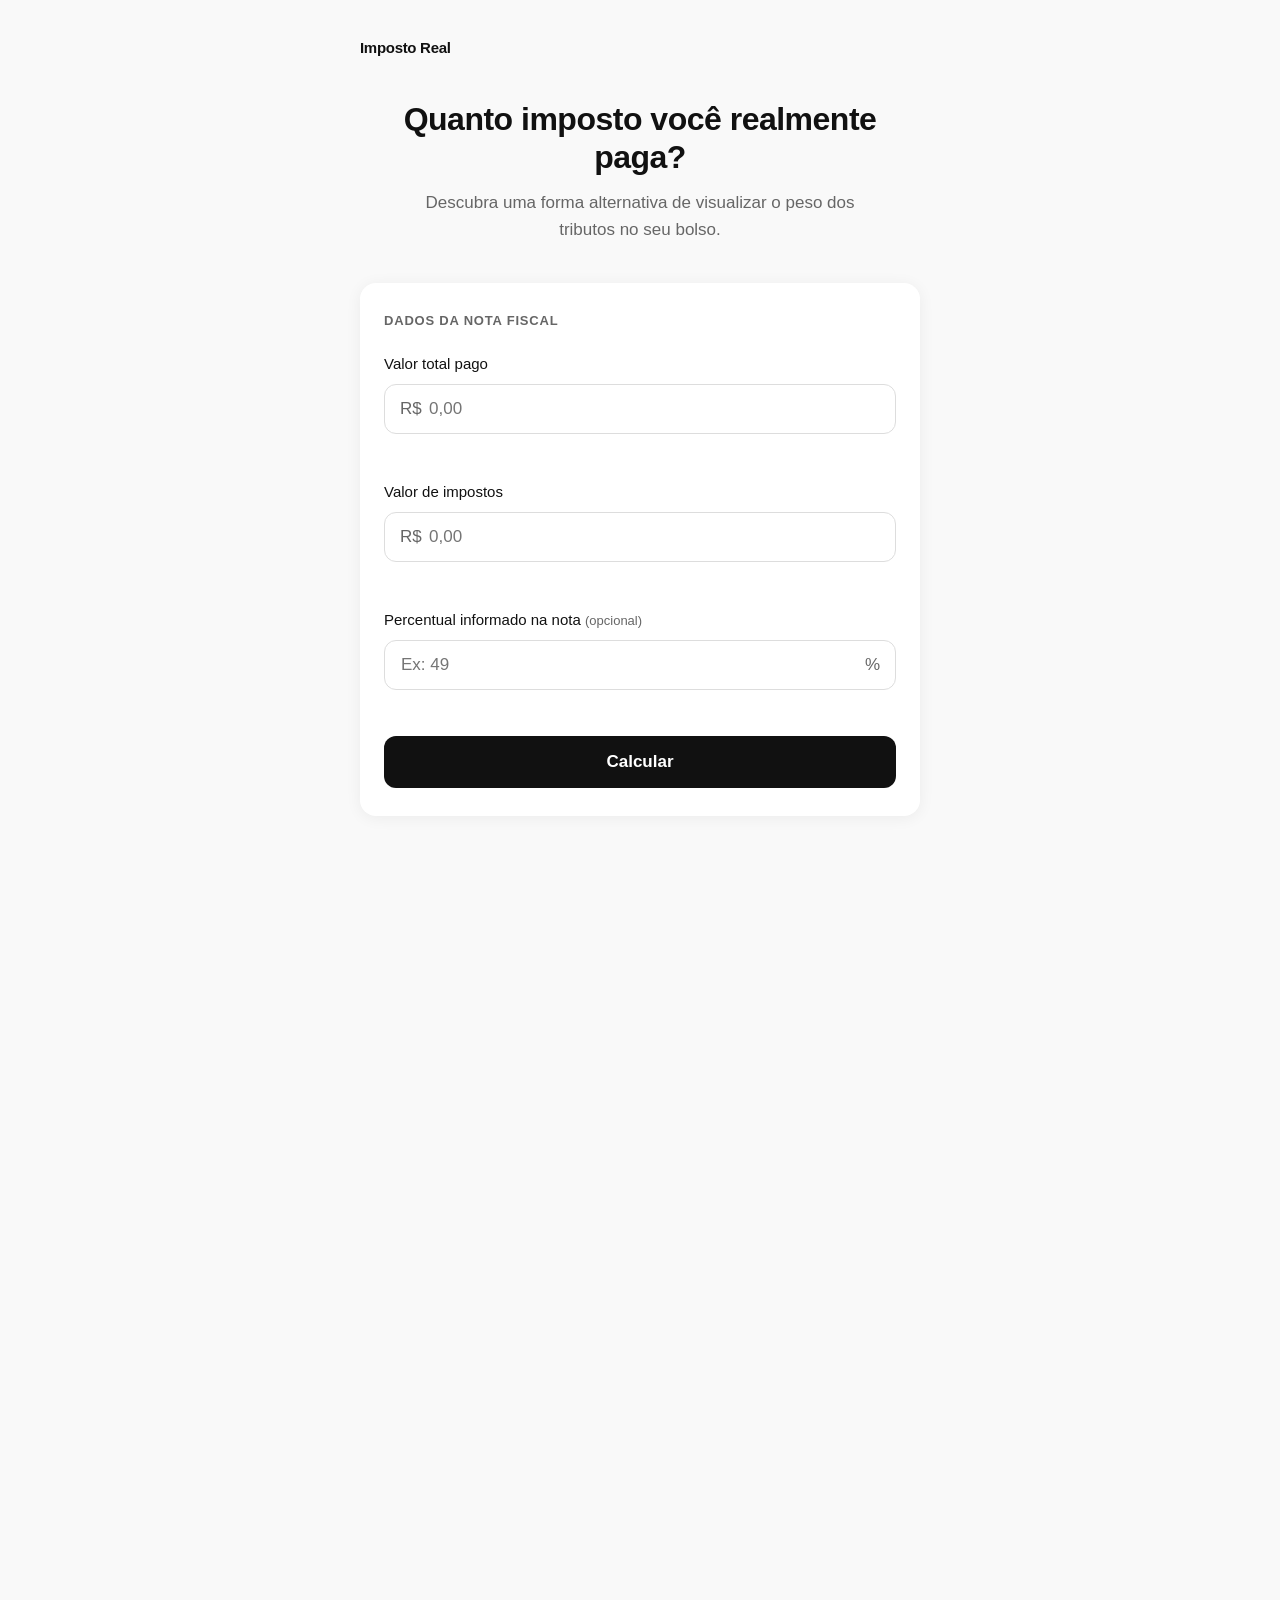
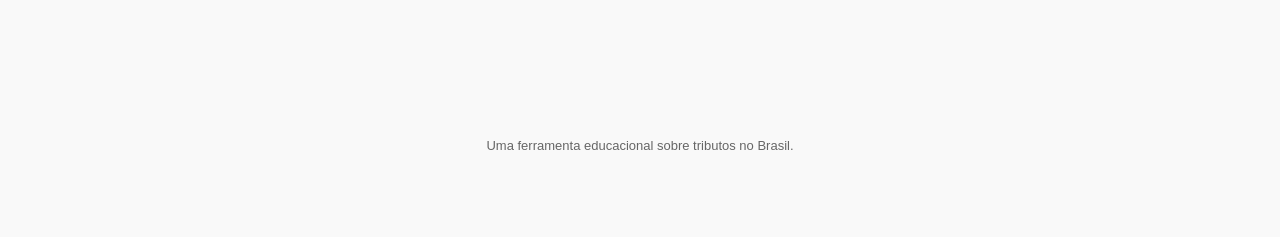
==== index.html @ ce128116 "initial commit" ====
<!DOCTYPE html>
<html lang="pt-BR">
<head>
  <meta charset="UTF-8">
  <meta name="viewport" content="width=device-width, initial-scale=1.0">
  <title>Quanto imposto você realmente paga? — Imposto Real</title>
  <meta name="description" content="Descubra uma forma alternativa de calcular o imposto que você paga. Veja o peso real dos tributos sob outra perspectiva.">
  <meta name="theme-color" content="#f9f9f9" media="(prefers-color-scheme: light)">
  <meta name="theme-color" content="#0b0b0b" media="(prefers-color-scheme: dark)">
  <style>
    *, *::before, *::after {
      box-sizing: border-box;
      margin: 0;
      padding: 0;
    }

    :root {
      --bg: #f9f9f9;
      --text: #111;
      --text-secondary: #666;
      --accent: #ff3b30;
      --card-bg: #fff;
      --card-shadow: 0 2px 16px rgba(0,0,0,0.06);
      --input-bg: #fff;
      --input-border: #ddd;
      --input-focus: #ff3b30;
      --bar-bg: #eee;
      --divider: #e5e5e5;
      --button-bg: #111;
      --button-text: #fff;
      --button-secondary-bg: transparent;
      --button-secondary-border: #ddd;
      --button-secondary-text: #111;
    }

    [data-theme="dark"] {
      --bg: #0b0b0b;
      --text: #f5f5f5;
      --text-secondary: #999;
      --accent: #ff453a;
      --card-bg: #1c1c1e;
      --card-shadow: 0 2px 16px rgba(0,0,0,0.3);
      --input-bg: #2c2c2e;
      --input-border: #3a3a3c;
      --input-focus: #ff453a;
      --bar-bg: #2c2c2e;
      --divider: #2c2c2e;
      --button-bg: #f5f5f5;
      --button-text: #111;
      --button-secondary-bg: transparent;
      --button-secondary-border: #3a3a3c;
      --button-secondary-text: #f5f5f5;
    }

    body {
      font-family: -apple-system, BlinkMacSystemFont, 'Segoe UI', Roboto, Helvetica, Arial, sans-serif;
      background: var(--bg);
      color: var(--text);
      line-height: 1.6;
      transition: background 0.3s ease, color 0.3s ease;
      -webkit-font-smoothing: antialiased;
      -moz-osx-font-smoothing: grayscale;
    }

    .container {
      max-width: 600px;
      margin: 0 auto;
      padding: 24px 20px 60px;
    }

    /* Header */
    header {
      display: flex;
      justify-content: space-between;
      align-items: center;
      margin-bottom: 40px;
      padding-top: 12px;
    }

    .logo {
      font-size: 15px;
      font-weight: 600;
      letter-spacing: -0.3px;
      color: var(--text);
    }


    /* Hero */
    .hero {
      text-align: center;
      margin-bottom: 40px;
    }

    .hero h1 {
      font-size: 32px;
      font-weight: 700;
      letter-spacing: -0.5px;
      line-height: 1.2;
      margin-bottom: 12px;
    }

    .hero p {
      font-size: 17px;
      color: var(--text-secondary);
      max-width: 440px;
      margin: 0 auto;
    }

    /* Card */
    .card {
      background: var(--card-bg);
      border-radius: 16px;
      box-shadow: var(--card-shadow);
      padding: 28px 24px;
      margin-bottom: 20px;
      transition: background 0.3s ease, box-shadow 0.3s ease;
    }

    .card-title {
      font-size: 13px;
      font-weight: 600;
      text-transform: uppercase;
      letter-spacing: 0.8px;
      color: var(--text-secondary);
      margin-bottom: 20px;
    }

    /* Form */
    .field {
      margin-bottom: 20px;
    }

    .field:last-child {
      margin-bottom: 0;
    }

    .field label {
      display: block;
      font-size: 15px;
      font-weight: 500;
      margin-bottom: 8px;
      color: var(--text);
    }

    .field label .optional {
      font-weight: 400;
      color: var(--text-secondary);
      font-size: 13px;
    }

    .input-wrapper {
      position: relative;
    }

    .input-prefix {
      position: absolute;
      left: 16px;
      top: 50%;
      transform: translateY(-50%);
      font-size: 17px;
      color: var(--text-secondary);
      pointer-events: none;
      font-weight: 500;
    }

    .input-suffix {
      position: absolute;
      right: 16px;
      top: 50%;
      transform: translateY(-50%);
      font-size: 17px;
      color: var(--text-secondary);
      pointer-events: none;
      font-weight: 500;
    }

    input[type="text"] {
      width: 100%;
      padding: 14px 16px;
      font-size: 17px;
      font-family: inherit;
      border: 1.5px solid var(--input-border);
      border-radius: 12px;
      background: var(--input-bg);
      color: var(--text);
      transition: border-color 0.2s ease, box-shadow 0.2s ease;
      -webkit-appearance: none;
    }

    input[type="text"]:focus {
      outline: none;
      border-color: var(--input-focus);
      box-shadow: 0 0 0 3px rgba(255, 59, 48, 0.12);
    }

    input.has-prefix {
      padding-left: 44px;
    }

    input.has-suffix {
      padding-right: 36px;
    }

    .field-error {
      font-size: 13px;
      color: var(--accent);
      margin-top: 6px;
      min-height: 20px;
      transition: opacity 0.2s ease;
    }

    input.invalid {
      border-color: var(--accent);
    }

    /* Buttons */
    .btn {
      display: inline-flex;
      align-items: center;
      justify-content: center;
      gap: 8px;
      width: 100%;
      padding: 16px 24px;
      font-size: 17px;
      font-weight: 600;
      font-family: inherit;
      border: none;
      border-radius: 12px;
      cursor: pointer;
      transition: transform 0.15s ease, opacity 0.15s ease, background 0.2s ease;
      -webkit-appearance: none;
    }

    .btn:active {
      transform: scale(0.98);
    }

    .btn-primary {
      background: var(--button-bg);
      color: var(--button-text);
    }

    .btn-primary:hover {
      opacity: 0.85;
    }

    .btn-secondary {
      background: var(--button-secondary-bg);
      color: var(--button-secondary-text);
      border: 1.5px solid var(--button-secondary-border);
      font-size: 15px;
      padding: 12px 20px;
    }

    .btn-secondary:hover {
      opacity: 0.7;
    }

    .btn-row {
      display: flex;
      gap: 10px;
      margin-top: 16px;
    }

    .btn-row .btn {
      flex: 1;
    }

    /* Results */
    .results {
      opacity: 0;
      transform: translateY(12px);
      transition: opacity 0.5s ease, transform 0.5s ease;
      pointer-events: none;
    }

    .results.visible {
      opacity: 1;
      transform: translateY(0);
      pointer-events: auto;
    }

    .result-value {
      text-align: center;
      padding: 8px 0;
    }

    .result-label {
      font-size: 13px;
      color: var(--text-secondary);
      text-transform: uppercase;
      letter-spacing: 0.6px;
      font-weight: 600;
      margin-bottom: 4px;
    }

    .result-number {
      font-size: 48px;
      font-weight: 700;
      letter-spacing: -2px;
      line-height: 1.1;
    }

    .result-number.accent {
      color: var(--accent);
    }

    .result-sub {
      font-size: 15px;
      color: var(--text-secondary);
      margin-top: 4px;
    }

    .result-divider {
      height: 1px;
      background: var(--divider);
      margin: 20px 0;
    }

    /* Comparison bars */
    .comparison {
      margin-top: 8px;
    }

    .comparison-item {
      margin-bottom: 20px;
    }

    .comparison-item:last-child {
      margin-bottom: 0;
    }

    .comparison-header {
      display: flex;
      justify-content: space-between;
      align-items: baseline;
      margin-bottom: 8px;
    }

    .comparison-label {
      font-size: 14px;
      color: var(--text-secondary);
      font-weight: 500;
    }

    .comparison-value {
      font-size: 20px;
      font-weight: 700;
      letter-spacing: -0.5px;
    }

    .comparison-value.accent {
      color: var(--accent);
      font-size: 24px;
    }

    .bar-track {
      width: 100%;
      height: 12px;
      background: var(--bar-bg);
      border-radius: 6px;
      overflow: hidden;
    }

    .bar-fill {
      height: 100%;
      border-radius: 6px;
      transition: width 1s cubic-bezier(0.22, 1, 0.36, 1);
      width: 0;
    }

    .bar-fill.nota {
      background: var(--text-secondary);
    }

    .bar-fill.real {
      background: var(--accent);
    }

    /* Explanation */
    .explanation {
      font-size: 15px;
      line-height: 1.7;
      color: var(--text-secondary);
    }

    .explanation p {
      margin-bottom: 12px;
    }

    .explanation p:last-child {
      margin-bottom: 0;
    }

    /* Share section */
    .share-section {
      text-align: center;
    }

    .share-section .card-title {
      text-align: center;
    }

    /* Canvas preview */
    .canvas-preview {
      display: none;
      margin-top: 16px;
      text-align: center;
    }

    .canvas-preview img {
      max-width: 100%;
      border-radius: 12px;
      box-shadow: var(--card-shadow);
    }

    /* Footer */
    footer {
      text-align: center;
      padding: 40px 0 20px;
      font-size: 13px;
      color: var(--text-secondary);
    }

    footer a {
      color: var(--text-secondary);
      text-decoration: underline;
      text-decoration-color: var(--divider);
      text-underline-offset: 2px;
    }

    /* Feedback toast */
    .toast {
      position: fixed;
      bottom: 32px;
      left: 50%;
      transform: translateX(-50%) translateY(80px);
      background: var(--button-bg);
      color: var(--button-text);
      padding: 12px 24px;
      border-radius: 12px;
      font-size: 15px;
      font-weight: 500;
      box-shadow: 0 4px 24px rgba(0,0,0,0.15);
      opacity: 0;
      transition: transform 0.3s ease, opacity 0.3s ease;
      z-index: 100;
      pointer-events: none;
    }

    .toast.show {
      opacity: 1;
      transform: translateX(-50%) translateY(0);
    }

    /* Animations */
    @keyframes fadeInUp {
      from { opacity: 0; transform: translateY(16px); }
      to { opacity: 1; transform: translateY(0); }
    }

    .fade-in {
      animation: fadeInUp 0.5s ease forwards;
    }

    /* Focus visible */
    :focus-visible {
      outline: 2px solid var(--accent);
      outline-offset: 2px;
    }

    /* Responsive */
    @media (max-width: 480px) {
      .container {
        padding: 16px 16px 48px;
      }

      .hero h1 {
        font-size: 26px;
      }

      .hero p {
        font-size: 15px;
      }

      .card {
        padding: 24px 20px;
        border-radius: 14px;
      }

      .result-number {
        font-size: 40px;
      }
    }
  </style>
</head>
<body>
  <div class="container">
    <header>
      <span class="logo">Imposto Real</span>
    </header>

    <section class="hero fade-in">
      <h1>Quanto imposto você realmente paga?</h1>
      <p>Descubra uma forma alternativa de visualizar o peso dos tributos no seu bolso.</p>
    </section>

    <!-- Input Card -->
    <div class="card fade-in" style="animation-delay: 0.1s">
      <div class="card-title">Dados da nota fiscal</div>
      <form id="taxForm" novalidate>
        <div class="field">
          <label for="totalInput">Valor total pago</label>
          <div class="input-wrapper">
            <span class="input-prefix">R$</span>
            <input type="text" id="totalInput" class="has-prefix" inputmode="decimal" placeholder="0,00" autocomplete="off" aria-required="true">
          </div>
          <div class="field-error" id="totalError" role="alert"></div>
        </div>
        <div class="field">
          <label for="taxInput">Valor de impostos</label>
          <div class="input-wrapper">
            <span class="input-prefix">R$</span>
            <input type="text" id="taxInput" class="has-prefix" inputmode="decimal" placeholder="0,00" autocomplete="off" aria-required="true">
          </div>
          <div class="field-error" id="taxError" role="alert"></div>
        </div>
        <div class="field">
          <label for="notePercInput">Percentual informado na nota <span class="optional">(opcional)</span></label>
          <div class="input-wrapper">
            <input type="text" id="notePercInput" class="has-suffix" inputmode="decimal" placeholder="Ex: 49" autocomplete="off">
            <span class="input-suffix">%</span>
          </div>
          <div class="field-error" id="notePercError" role="alert"></div>
        </div>
        <button type="submit" class="btn btn-primary" id="calcBtn">Calcular</button>
      </form>
    </div>

    <!-- Results -->
    <div class="results" id="results">
      <!-- Main result -->
      <div class="card">
        <div class="card-title">Resultado</div>
        <div class="result-value">
          <div class="result-label">Valor real do produto (sem impostos)</div>
          <div class="result-number" id="realValue">—</div>
        </div>
        <div class="result-divider"></div>
        <div class="comparison">
          <div class="comparison-item">
            <div class="comparison-header">
              <span class="comparison-label">Nota fiscal</span>
              <span class="comparison-value" id="notePercResult">—</span>
            </div>
            <div class="bar-track">
              <div class="bar-fill nota" id="barNota"></div>
            </div>
          </div>
          <div class="comparison-item">
            <div class="comparison-header">
              <span class="comparison-label">Cálculo alternativo</span>
              <span class="comparison-value accent" id="realPercResult">—</span>
            </div>
            <div class="bar-track">
              <div class="bar-fill real" id="barReal"></div>
            </div>
          </div>
        </div>
      </div>

      <!-- Explanation -->
      <div class="card">
        <div class="card-title">Entenda</div>
        <div class="explanation">
          <p>Quando você compra um produto, o imposto já está incluído no preço final.</p>
          <p>A nota fiscal mostra o imposto como porcentagem desse valor total.</p>
          <p>Mas se removermos os impostos, conseguimos ver quanto o produto realmente custa sem tributos.</p>
          <p>Ao comparar o imposto com esse valor, o percentual é muito maior.</p>
          <p><strong>Essa é uma forma alternativa de entender o impacto dos tributos.</strong></p>
        </div>
      </div>

      <!-- Share -->
      <div class="card share-section">
        <div class="card-title">Compartilhar</div>
        <div class="btn-row">
          <button type="button" class="btn btn-secondary" id="copyLinkBtn" aria-label="Copiar link de compartilhamento">
            <svg width="18" height="18" viewBox="0 0 24 24" fill="none" stroke="currentColor" stroke-width="2" stroke-linecap="round" stroke-linejoin="round"><path d="M10 13a5 5 0 0 0 7.54.54l3-3a5 5 0 0 0-7.07-7.07l-1.72 1.71"/><path d="M14 11a5 5 0 0 0-7.54-.54l-3 3a5 5 0 0 0 7.07 7.07l1.71-1.71"/></svg>
            Copiar link
          </button>
          <button type="button" class="btn btn-secondary" id="shareImageBtn" aria-label="Gerar e copiar imagem">
            <svg width="18" height="18" viewBox="0 0 24 24" fill="none" stroke="currentColor" stroke-width="2" stroke-linecap="round" stroke-linejoin="round"><rect x="3" y="3" width="18" height="18" rx="2" ry="2"/><circle cx="8.5" cy="8.5" r="1.5"/><polyline points="21 15 16 10 5 21"/></svg>
            Gerar imagem
          </button>
        </div>
        <div class="canvas-preview" id="canvasPreview">
          <img id="previewImg" alt="Imagem de compartilhamento do resultado">
          <div class="btn-row" style="margin-top:12px">
            <button type="button" class="btn btn-secondary" id="copyImageBtn">Copiar imagem</button>
            <button type="button" class="btn btn-secondary" id="downloadImageBtn">Baixar PNG</button>
          </div>
        </div>
      </div>
    </div>

    <footer>
      <p>Uma ferramenta educacional sobre tributos no Brasil.</p>
    </footer>
  </div>

  <!-- Toast -->
  <div class="toast" id="toast" role="status" aria-live="polite"></div>

  <!-- Off-screen canvas -->
  <canvas id="shareCanvas" width="1080" height="1080" style="display:none" aria-hidden="true"></canvas>

  <script>
    (function () {
      'use strict';

      // ─── Theme ───
      const root = document.documentElement;

      function applyTheme(theme) {
        root.setAttribute('data-theme', theme);
      }

      applyTheme(window.matchMedia('(prefers-color-scheme: dark)').matches ? 'dark' : 'light');

      window.matchMedia('(prefers-color-scheme: dark)').addEventListener('change', function (e) {
        applyTheme(e.matches ? 'dark' : 'light');
      });

      // ─── Currency mask ───
      function parseCurrency(str) {
        if (!str) return 0;
        var cleaned = str.replace(/[^\d,]/g, '').replace(',', '.');
        return parseFloat(cleaned) || 0;
      }

      function formatCurrency(value) {
        return value.toLocaleString('pt-BR', { minimumFractionDigits: 2, maximumFractionDigits: 2 });
      }

      function applyCurrencyMask(input) {
        input.addEventListener('input', function () {
          var raw = input.value.replace(/\D/g, '');
          if (!raw) { input.value = ''; return; }
          var num = parseInt(raw, 10) / 100;
          input.value = formatCurrency(num);
        });
      }

      function applyPercentMask(input) {
        input.addEventListener('input', function () {
          var raw = input.value.replace(/[^\d,\.]/g, '');
          input.value = raw;
        });
      }

      var totalInput = document.getElementById('totalInput');
      var taxInput = document.getElementById('taxInput');
      var notePercInput = document.getElementById('notePercInput');

      applyCurrencyMask(totalInput);
      applyCurrencyMask(taxInput);
      applyPercentMask(notePercInput);

      // ─── Validation ───
      function validate() {
        var valid = true;
        var totalVal = parseCurrency(totalInput.value);
        var taxVal = parseCurrency(taxInput.value);
        var notePercVal = notePercInput.value.replace(',', '.');
        notePercVal = notePercVal ? parseFloat(notePercVal) : null;

        var totalError = document.getElementById('totalError');
        var taxError = document.getElementById('taxError');
        var notePercError = document.getElementById('notePercError');

        // Reset
        totalInput.classList.remove('invalid');
        taxInput.classList.remove('invalid');
        notePercInput.classList.remove('invalid');
        totalError.textContent = '';
        taxError.textContent = '';
        notePercError.textContent = '';

        if (!totalInput.value || totalVal <= 0) {
          totalInput.classList.add('invalid');
          totalError.textContent = 'Informe o valor total pago.';
          valid = false;
        }

        if (!taxInput.value || taxVal <= 0) {
          taxInput.classList.add('invalid');
          taxError.textContent = 'Informe o valor dos impostos.';
          valid = false;
        }

        if (valid && taxVal >= totalVal) {
          taxInput.classList.add('invalid');
          taxError.textContent = 'O imposto deve ser menor que o valor total.';
          valid = false;
        }

        if (notePercVal !== null && (notePercVal < 0 || notePercVal > 100)) {
          notePercInput.classList.add('invalid');
          notePercError.textContent = 'Informe um percentual entre 0 e 100.';
          valid = false;
        }

        return valid ? { total: totalVal, tax: taxVal, notePerc: notePercVal } : null;
      }

      // ─── Animate count ───
      function animateCount(el, target, prefix, suffix, duration) {
        prefix = prefix || '';
        suffix = suffix || '';
        duration = duration || 800;
        var start = 0;
        var startTime = null;

        function step(ts) {
          if (!startTime) startTime = ts;
          var progress = Math.min((ts - startTime) / duration, 1);
          var eased = 1 - Math.pow(1 - progress, 3);
          var current = start + (target - eased * (start - target) + eased * target - start);
          current = eased * target;

          if (prefix === 'R$ ') {
            el.textContent = prefix + formatCurrency(current);
          } else {
            el.textContent = prefix + current.toFixed(1).replace('.', ',') + suffix;
          }

          if (progress < 1) {
            requestAnimationFrame(step);
          } else {
            if (prefix === 'R$ ') {
              el.textContent = prefix + formatCurrency(target);
            } else {
              el.textContent = prefix + target.toFixed(1).replace('.', ',') + suffix;
            }
          }
        }

        requestAnimationFrame(step);
      }

      // ─── Calculate ───
      var resultsEl = document.getElementById('results');
      var lastResult = null;

      function calculate(data) {
        var realValue = data.total - data.tax;
        var realPerc = (data.tax / realValue) * 100;
        var notePerc = data.notePerc !== null ? data.notePerc : (data.tax / data.total) * 100;

        lastResult = {
          total: data.total,
          tax: data.tax,
          realValue: realValue,
          realPerc: realPerc,
          notePerc: notePerc
        };

        // Show results
        resultsEl.classList.add('visible');

        // Animate numbers
        var realValueEl = document.getElementById('realValue');
        var notePercResultEl = document.getElementById('notePercResult');
        var realPercResultEl = document.getElementById('realPercResult');

        animateCount(realValueEl, realValue, 'R$ ', '', 900);
        animateCount(notePercResultEl, notePerc, '', '%', 700);
        animateCount(realPercResultEl, realPerc, '', '%', 1000);

        // Animate bars
        var barMax = Math.max(realPerc, 100);
        var barNota = document.getElementById('barNota');
        var barReal = document.getElementById('barReal');

        // Reset bars
        barNota.style.width = '0';
        barReal.style.width = '0';

        requestAnimationFrame(function () {
          requestAnimationFrame(function () {
            barNota.style.width = Math.min((notePerc / barMax) * 100, 100) + '%';
            barReal.style.width = Math.min((realPerc / barMax) * 100, 100) + '%';
          });
        });

        // Update URL
        updateURL(data.total, data.tax);

        // Scroll to results
        setTimeout(function () {
          resultsEl.scrollIntoView({ behavior: 'smooth', block: 'start' });
        }, 100);
      }

      // ─── Form submit ───
      document.getElementById('taxForm').addEventListener('submit', function (e) {
        e.preventDefault();
        var data = validate();
        if (data) calculate(data);
      });

      // ─── URL params ───
      function updateURL(total, tax) {
        var params = new URLSearchParams();
        params.set('total', total.toString());
        params.set('tax', tax.toString());
        var newURL = window.location.pathname + '?' + params.toString();
        history.replaceState(null, '', newURL);
      }

      function loadFromURL() {
        var params = new URLSearchParams(window.location.search);
        var total = parseFloat(params.get('total'));
        var tax = parseFloat(params.get('tax'));

        if (total > 0 && tax > 0 && tax < total) {
          totalInput.value = formatCurrency(total);
          taxInput.value = formatCurrency(tax);

          setTimeout(function () {
            calculate({ total: total, tax: tax, notePerc: null });
          }, 300);
        }
      }

      loadFromURL();

      // ─── Toast ───
      var toastEl = document.getElementById('toast');
      var toastTimer = null;

      function showToast(msg) {
        toastEl.textContent = msg;
        toastEl.classList.add('show');
        if (toastTimer) clearTimeout(toastTimer);
        toastTimer = setTimeout(function () {
          toastEl.classList.remove('show');
        }, 2200);
      }

      // ─── Copy link ───
      document.getElementById('copyLinkBtn').addEventListener('click', function () {
        if (!lastResult) return;
        var url = window.location.href;
        navigator.clipboard.writeText(url).then(function () {
          showToast('Link copiado!');
        }).catch(function () {
          showToast('Não foi possível copiar.');
        });
      });

      // ─── Generate image ───
      function generateImage() {
        if (!lastResult) return null;

        var canvas = document.getElementById('shareCanvas');
        var ctx = canvas.getContext('2d');
        var w = canvas.width;
        var h = canvas.height;
        var isDark = root.getAttribute('data-theme') === 'dark';

        // Background
        ctx.fillStyle = isDark ? '#0b0b0b' : '#f9f9f9';
        ctx.fillRect(0, 0, w, h);

        // Card
        var cardX = 60, cardY = 80, cardW = w - 120, cardH = h - 160;
        var radius = 32;
        ctx.fillStyle = isDark ? '#1c1c1e' : '#ffffff';
        ctx.beginPath();
        ctx.moveTo(cardX + radius, cardY);
        ctx.lineTo(cardX + cardW - radius, cardY);
        ctx.quadraticCurveTo(cardX + cardW, cardY, cardX + cardW, cardY + radius);
        ctx.lineTo(cardX + cardW, cardY + cardH - radius);
        ctx.quadraticCurveTo(cardX + cardW, cardY + cardH, cardX + cardW - radius, cardY + cardH);
        ctx.lineTo(cardX + radius, cardY + cardH);
        ctx.quadraticCurveTo(cardX, cardY + cardH, cardX, cardY + cardH - radius);
        ctx.lineTo(cardX, cardY + radius);
        ctx.quadraticCurveTo(cardX, cardY, cardX + radius, cardY);
        ctx.closePath();
        ctx.fill();

        if (!isDark) {
          ctx.shadowColor = 'rgba(0,0,0,0.06)';
          ctx.shadowBlur = 32;
          ctx.fill();
          ctx.shadowColor = 'transparent';
        }

        var cx = w / 2;

        // Title
        ctx.fillStyle = isDark ? '#f5f5f5' : '#111';
        ctx.font = '700 42px -apple-system, BlinkMacSystemFont, "Segoe UI", Roboto, sans-serif';
        ctx.textAlign = 'center';
        ctx.fillText('Quanto imposto você', cx, cardY + 100);
        ctx.fillText('realmente paga?', cx, cardY + 152);

        // Divider
        ctx.strokeStyle = isDark ? '#2c2c2e' : '#e5e5e5';
        ctx.lineWidth = 1;
        ctx.beginPath();
        ctx.moveTo(cardX + 60, cardY + 200);
        ctx.lineTo(cardX + cardW - 60, cardY + 200);
        ctx.stroke();

        // Nota fiscal percentage
        ctx.fillStyle = isDark ? '#999' : '#666';
        ctx.font = '600 24px -apple-system, BlinkMacSystemFont, "Segoe UI", Roboto, sans-serif';
        ctx.fillText('NOTA FISCAL', cx, cardY + 270);

        ctx.fillStyle = isDark ? '#f5f5f5' : '#111';
        ctx.font = '700 80px -apple-system, BlinkMacSystemFont, "Segoe UI", Roboto, sans-serif';
        ctx.fillText(lastResult.notePerc.toFixed(1).replace('.', ',') + '%', cx, cardY + 370);

        // Bar nota
        var barY1 = cardY + 400;
        var barW = cardW - 160;
        var barH = 20;
        var barX = cardX + 80;
        var barMax = Math.max(lastResult.realPerc, 100);

        ctx.fillStyle = isDark ? '#2c2c2e' : '#eee';
        roundRect(ctx, barX, barY1, barW, barH, 10);
        ctx.fill();

        ctx.fillStyle = isDark ? '#999' : '#666';
        roundRect(ctx, barX, barY1, barW * Math.min(lastResult.notePerc / barMax, 1), barH, 10);
        ctx.fill();

        // VS divider
        ctx.fillStyle = isDark ? '#999' : '#666';
        ctx.font = '600 28px -apple-system, BlinkMacSystemFont, "Segoe UI", Roboto, sans-serif';
        ctx.fillText('VS', cx, barY1 + 72);

        // Real percentage
        ctx.fillStyle = isDark ? '#999' : '#666';
        ctx.font = '600 24px -apple-system, BlinkMacSystemFont, "Segoe UI", Roboto, sans-serif';
        ctx.fillText('CÁLCULO ALTERNATIVO', cx, barY1 + 130);

        var accent = isDark ? '#ff453a' : '#ff3b30';
        ctx.fillStyle = accent;
        ctx.font = '700 100px -apple-system, BlinkMacSystemFont, "Segoe UI", Roboto, sans-serif';
        ctx.fillText(lastResult.realPerc.toFixed(1).replace('.', ',') + '%', cx, barY1 + 250);

        // Bar real
        var barY2 = barY1 + 275;
        ctx.fillStyle = isDark ? '#2c2c2e' : '#eee';
        roundRect(ctx, barX, barY2, barW, barH, 10);
        ctx.fill();

        ctx.fillStyle = accent;
        roundRect(ctx, barX, barY2, barW * Math.min(lastResult.realPerc / barMax, 1), barH, 10);
        ctx.fill();

        // Footer
        ctx.fillStyle = isDark ? '#666' : '#999';
        ctx.font = '500 22px -apple-system, BlinkMacSystemFont, "Segoe UI", Roboto, sans-serif';
        ctx.fillText('Imposto Real — Uma forma alternativa de visualizar tributos', cx, cardY + cardH - 40);

        return canvas;
      }

      function roundRect(ctx, x, y, w, h, r) {
        ctx.beginPath();
        ctx.moveTo(x + r, y);
        ctx.lineTo(x + w - r, y);
        ctx.quadraticCurveTo(x + w, y, x + w, y + r);
        ctx.lineTo(x + w, y + h - r);
        ctx.quadraticCurveTo(x + w, y + h, x + w - r, y + h);
        ctx.lineTo(x + r, y + h);
        ctx.quadraticCurveTo(x, y + h, x, y + h - r);
        ctx.lineTo(x, y + r);
        ctx.quadraticCurveTo(x, y, x + r, y);
        ctx.closePath();
      }

      // ─── Share image button ───
      var canvasPreview = document.getElementById('canvasPreview');
      var previewImg = document.getElementById('previewImg');

      document.getElementById('shareImageBtn').addEventListener('click', function () {
        var canvas = generateImage();
        if (!canvas) return;
        var dataURL = canvas.toDataURL('image/png');
        previewImg.src = dataURL;
        canvasPreview.style.display = 'block';
        showToast('Imagem gerada!');
      });

      // ─── Copy image ───
      document.getElementById('copyImageBtn').addEventListener('click', function () {
        var canvas = document.getElementById('shareCanvas');
        canvas.toBlob(function (blob) {
          if (!blob) { showToast('Erro ao gerar imagem.'); return; }
          try {
            var item = new ClipboardItem({ 'image/png': blob });
            navigator.clipboard.write([item]).then(function () {
              showToast('Imagem copiada!');
            }).catch(function () {
              showToast('Não foi possível copiar. Use o botão Baixar.');
            });
          } catch (e) {
            showToast('Seu navegador não suporta copiar imagens. Use o botão Baixar.');
          }
        }, 'image/png');
      });

      // ─── Download image ───
      document.getElementById('downloadImageBtn').addEventListener('click', function () {
        var canvas = document.getElementById('shareCanvas');
        var link = document.createElement('a');
        link.download = 'imposto-real.png';
        link.href = canvas.toDataURL('image/png');
        link.click();
        showToast('Imagem baixada!');
      });

    })();
  </script>
</body>
</html>
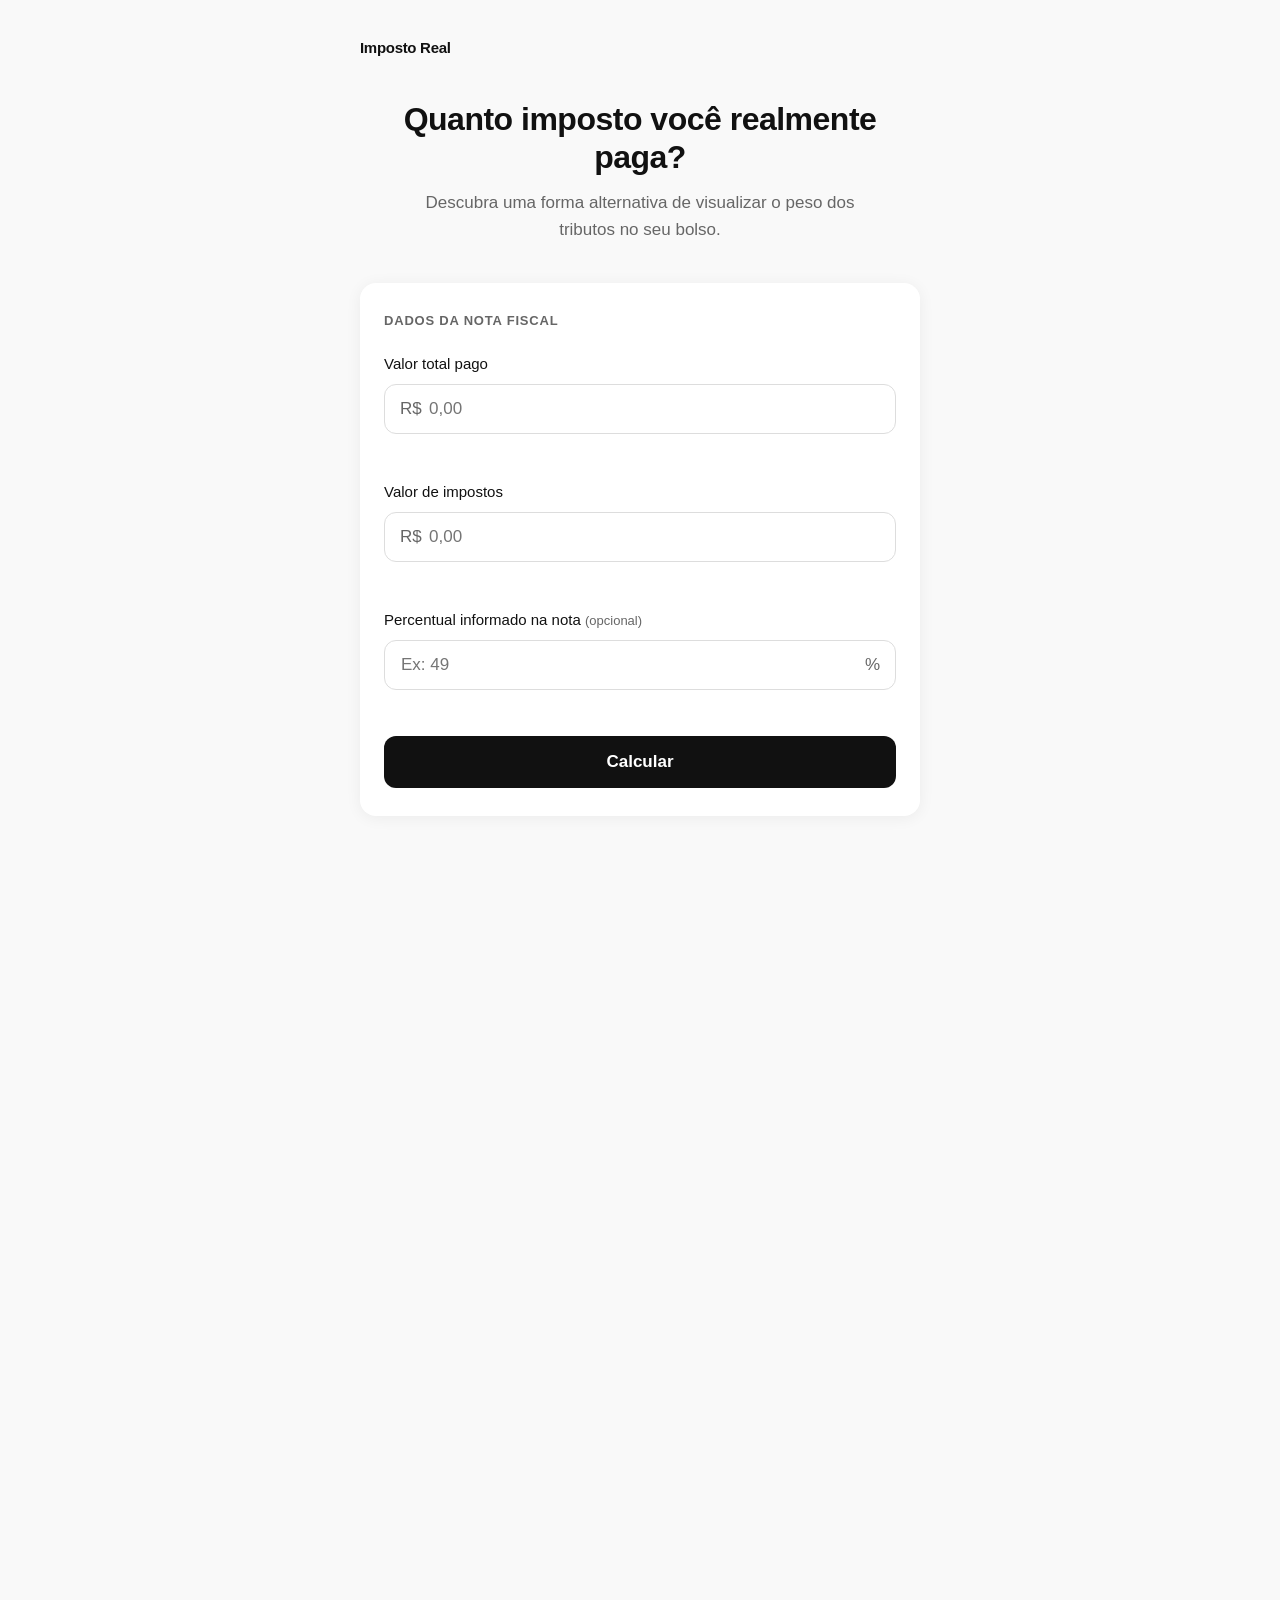
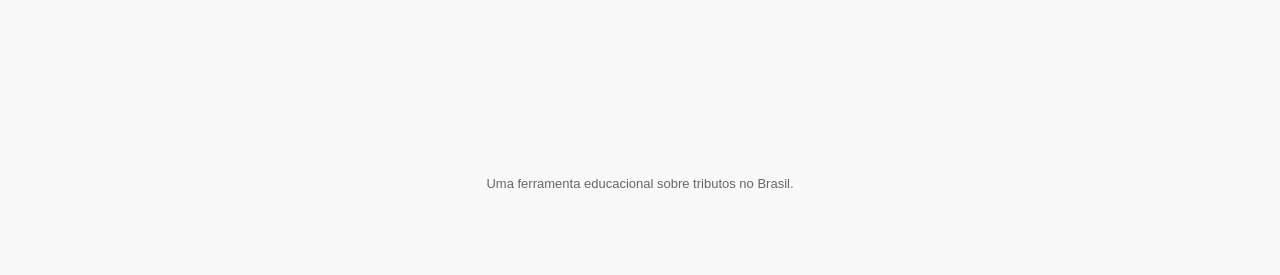
==== commit ada41ad4: "edit mobile behavior and some texts" ====
--- a/index.html
+++ b/index.html
@@ -332,26 +332,28 @@
 
     .comparison-header {
       display: flex;
-      justify-content: space-between;
-      align-items: baseline;
+      flex-direction: column;
+      gap: 2px;
       margin-bottom: 8px;
     }
 
     .comparison-label {
-      font-size: 14px;
+      font-size: 13px;
       color: var(--text-secondary);
       font-weight: 500;
+      line-height: 1.3;
     }
 
     .comparison-value {
-      font-size: 20px;
+      font-size: 28px;
       font-weight: 700;
       letter-spacing: -0.5px;
+      line-height: 1.1;
     }
 
     .comparison-value.accent {
       color: var(--accent);
-      font-size: 24px;
+      font-size: 36px;
     }
 
     .bar-track {
@@ -472,11 +474,20 @@
     /* Responsive */
     @media (max-width: 480px) {
       .container {
-        padding: 16px 16px 48px;
+        padding: 12px 16px 56px;
+      }
+
+      header {
+        margin-bottom: 28px;
+      }
+
+      .hero {
+        margin-bottom: 28px;
       }
 
       .hero h1 {
-        font-size: 26px;
+        font-size: 24px;
+        letter-spacing: -0.3px;
       }
 
       .hero p {
@@ -484,12 +495,43 @@
       }
 
       .card {
-        padding: 24px 20px;
+        padding: 20px 16px;
         border-radius: 14px;
+        margin-bottom: 14px;
       }
 
       .result-number {
-        font-size: 40px;
+        font-size: 36px;
+        letter-spacing: -1px;
+      }
+
+      .comparison-value {
+        font-size: 26px;
+      }
+
+      .comparison-value.accent {
+        font-size: 32px;
+      }
+
+      .btn {
+        padding: 15px 20px;
+        font-size: 16px;
+      }
+
+      .btn-secondary {
+        font-size: 14px;
+        padding: 11px 14px;
+      }
+
+      .btn-row {
+        flex-direction: column;
+        gap: 8px;
+      }
+
+      .toast {
+        bottom: 20px;
+        width: calc(100% - 32px);
+        text-align: center;
       }
     }
   </style>
@@ -559,7 +601,7 @@
           </div>
           <div class="comparison-item">
             <div class="comparison-header">
-              <span class="comparison-label">Cálculo alternativo</span>
+              <span class="comparison-label">Imposto sobre o valor real do produto</span>
               <span class="comparison-value accent" id="realPercResult">—</span>
             </div>
             <div class="bar-track">
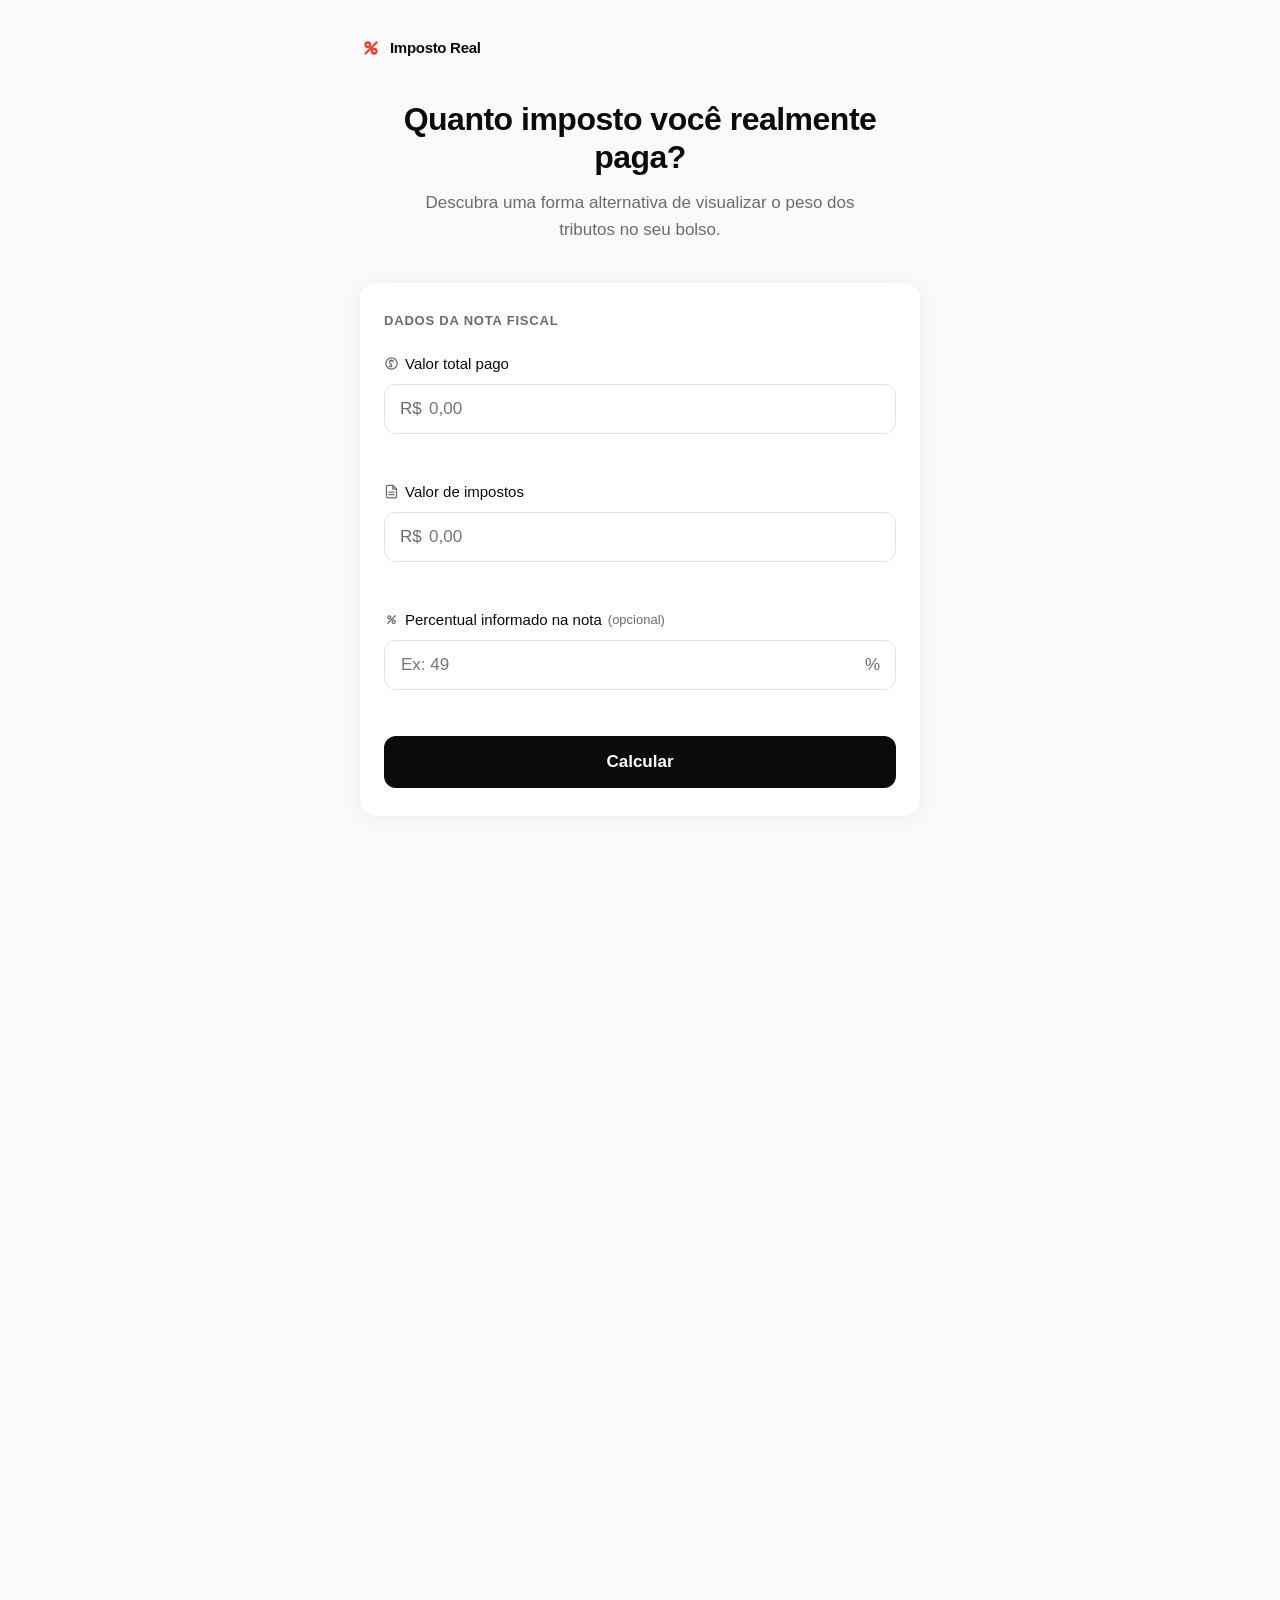
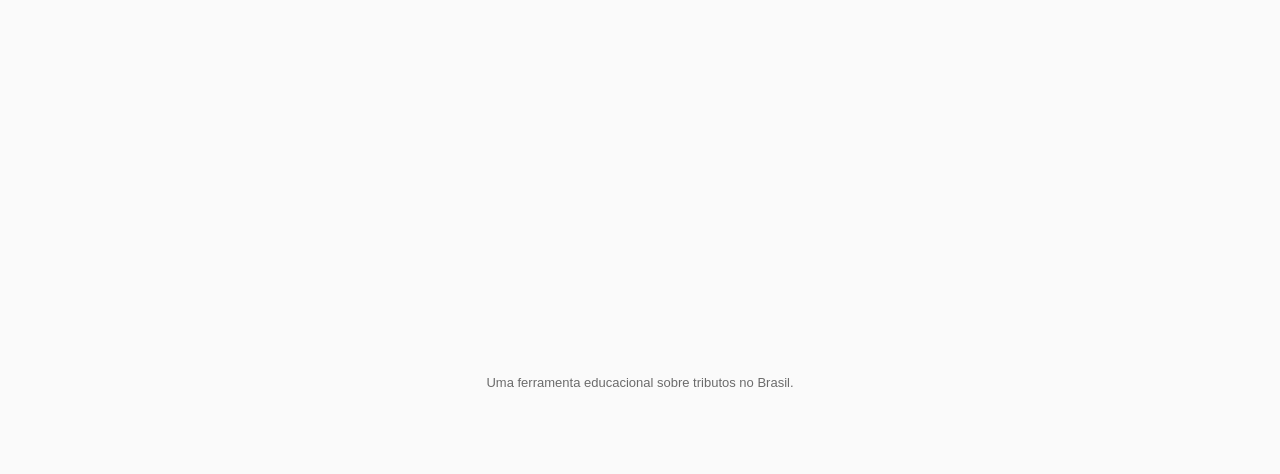
==== commit f999d772: "work on branding" ====
--- a/index.html
+++ b/index.html
@@ -15,40 +15,42 @@
     }
 
     :root {
-      --bg: #f9f9f9;
-      --text: #111;
-      --text-secondary: #666;
+      --bg: #fafafa;
+      --text: #0b0b0b;
+      --text-secondary: #6b6b6b;
       --accent: #ff3b30;
-      --card-bg: #fff;
-      --card-shadow: 0 2px 16px rgba(0,0,0,0.06);
-      --input-bg: #fff;
-      --input-border: #ddd;
+      --accent-soft: #ffe5e3;
+      --card-bg: #ffffff;
+      --card-shadow: 0 2px 20px rgba(0,0,0,0.06);
+      --input-bg: #ffffff;
+      --input-border: #e2e2e2;
       --input-focus: #ff3b30;
-      --bar-bg: #eee;
-      --divider: #e5e5e5;
-      --button-bg: #111;
+      --bar-bg: #efefef;
+      --divider: #efefef;
+      --button-bg: #0b0b0b;
       --button-text: #fff;
       --button-secondary-bg: transparent;
-      --button-secondary-border: #ddd;
-      --button-secondary-text: #111;
+      --button-secondary-border: #e2e2e2;
+      --button-secondary-text: #0b0b0b;
     }
 
     [data-theme="dark"] {
-      --bg: #0b0b0b;
+      --bg: #0a0a0a;
       --text: #f5f5f5;
-      --text-secondary: #999;
+      --text-secondary: #a1a1a1;
       --accent: #ff453a;
-      --card-bg: #1c1c1e;
-      --card-shadow: 0 2px 16px rgba(0,0,0,0.3);
-      --input-bg: #2c2c2e;
-      --input-border: #3a3a3c;
+      --accent-soft: rgba(255, 69, 58, 0.15);
+      --card-bg: #111111;
+      --card-shadow: 0 2px 20px rgba(0,0,0,0.4);
+      --input-bg: #1c1c1c;
+      --input-border: #2e2e2e;
       --input-focus: #ff453a;
-      --bar-bg: #2c2c2e;
-      --divider: #2c2c2e;
+      --bar-bg: #1c1c1c;
+      --divider: #1e1e1e;
       --button-bg: #f5f5f5;
-      --button-text: #111;
+      --button-text: #0b0b0b;
       --button-secondary-bg: transparent;
-      --button-secondary-border: #3a3a3c;
+      --button-secondary-border: #2e2e2e;
       --button-secondary-text: #f5f5f5;
     }
 
@@ -78,12 +80,20 @@
     }
 
     .logo {
+      display: inline-flex;
+      align-items: center;
+      gap: 8px;
       font-size: 15px;
-      font-weight: 600;
+      font-weight: 700;
       letter-spacing: -0.3px;
       color: var(--text);
-    }
-
+      text-decoration: none;
+    }
+
+    .logo-icon {
+      color: var(--accent);
+      flex-shrink: 0;
+    }
 
     /* Hero */
     .hero {
@@ -135,7 +145,9 @@
     }
 
     .field label {
-      display: block;
+      display: flex;
+      align-items: center;
+      gap: 6px;
       font-size: 15px;
       font-weight: 500;
       margin-bottom: 8px;
@@ -146,6 +158,11 @@
       font-weight: 400;
       color: var(--text-secondary);
       font-size: 13px;
+    }
+
+    .field-icon {
+      color: var(--text-secondary);
+      flex-shrink: 0;
     }
 
     .input-wrapper {
@@ -280,35 +297,61 @@
       pointer-events: auto;
     }
 
-    .result-value {
+    /* Result hero */
+    .result-hero {
       text-align: center;
-      padding: 8px 0;
-    }
-
-    .result-label {
-      font-size: 13px;
+      padding: 20px 0 16px;
+    }
+
+    .result-hero-badge {
+      display: inline-block;
+      background: var(--accent-soft);
+      color: var(--accent);
+      font-size: 11px;
+      font-weight: 700;
+      text-transform: uppercase;
+      letter-spacing: 1px;
+      padding: 4px 14px;
+      border-radius: 20px;
+      margin-bottom: 16px;
+    }
+
+    .result-hero-number {
+      font-size: 80px;
+      font-weight: 800;
+      letter-spacing: -4px;
+      line-height: 1;
+      color: var(--accent);
+      margin-bottom: 10px;
+    }
+
+    .result-hero-label {
+      font-size: 14px;
       color: var(--text-secondary);
-      text-transform: uppercase;
-      letter-spacing: 0.6px;
-      font-weight: 600;
-      margin-bottom: 4px;
-    }
-
-    .result-number {
-      font-size: 48px;
+      line-height: 1.4;
+      max-width: 240px;
+      margin: 0 auto;
+    }
+
+    /* Result stat */
+    .result-stat {
+      display: flex;
+      justify-content: space-between;
+      align-items: center;
+      padding: 4px 0;
+      gap: 16px;
+    }
+
+    .result-stat-label {
+      font-size: 14px;
+      color: var(--text-secondary);
+    }
+
+    .result-stat-value {
+      font-size: 22px;
       font-weight: 700;
-      letter-spacing: -2px;
-      line-height: 1.1;
-    }
-
-    .result-number.accent {
-      color: var(--accent);
-    }
-
-    .result-sub {
-      font-size: 15px;
-      color: var(--text-secondary);
-      margin-top: 4px;
+      letter-spacing: -0.5px;
+      white-space: nowrap;
     }
 
     .result-divider {
@@ -500,9 +543,13 @@
         margin-bottom: 14px;
       }
 
-      .result-number {
-        font-size: 36px;
-        letter-spacing: -1px;
+      .result-hero-number {
+        font-size: 64px;
+        letter-spacing: -3px;
+      }
+
+      .result-stat-value {
+        font-size: 18px;
       }
 
       .comparison-value {
@@ -539,7 +586,10 @@
 <body>
   <div class="container">
     <header>
-      <span class="logo">Imposto Real</span>
+      <a class="logo" href="." aria-label="Imposto Real">
+        <svg class="logo-icon" width="22" height="22" viewBox="0 0 24 24" fill="none" stroke="currentColor" stroke-width="2.5" stroke-linecap="round" aria-hidden="true"><circle cx="8.5" cy="8.5" r="2.5"/><circle cx="15.5" cy="15.5" r="2.5"/><line x1="6" y1="18" x2="18" y2="6"/></svg>
+        Imposto Real
+      </a>
     </header>
 
     <section class="hero fade-in">
@@ -552,7 +602,10 @@
       <div class="card-title">Dados da nota fiscal</div>
       <form id="taxForm" novalidate>
         <div class="field">
-          <label for="totalInput">Valor total pago</label>
+          <label for="totalInput">
+            <svg class="field-icon" width="15" height="15" viewBox="0 0 24 24" fill="none" stroke="currentColor" stroke-width="2" stroke-linecap="round" stroke-linejoin="round" aria-hidden="true"><circle cx="12" cy="12" r="9"/><path d="M14.8 9A2 2 0 0 0 9 10c0 2 3 3 3 5a2 2 0 0 1-3.8 1"/><line x1="12" y1="7" x2="12" y2="8"/><line x1="12" y1="16" x2="12" y2="17"/></svg>
+            Valor total pago
+          </label>
           <div class="input-wrapper">
             <span class="input-prefix">R$</span>
             <input type="text" id="totalInput" class="has-prefix" inputmode="decimal" placeholder="0,00" autocomplete="off" aria-required="true">
@@ -560,7 +613,10 @@
           <div class="field-error" id="totalError" role="alert"></div>
         </div>
         <div class="field">
-          <label for="taxInput">Valor de impostos</label>
+          <label for="taxInput">
+            <svg class="field-icon" width="15" height="15" viewBox="0 0 24 24" fill="none" stroke="currentColor" stroke-width="2" stroke-linecap="round" stroke-linejoin="round" aria-hidden="true"><path d="M14 2H6a2 2 0 0 0-2 2v16a2 2 0 0 0 2 2h12a2 2 0 0 0 2-2V8z"/><polyline points="14 2 14 8 20 8"/><line x1="16" y1="13" x2="8" y2="13"/><line x1="16" y1="17" x2="8" y2="17"/></svg>
+            Valor de impostos
+          </label>
           <div class="input-wrapper">
             <span class="input-prefix">R$</span>
             <input type="text" id="taxInput" class="has-prefix" inputmode="decimal" placeholder="0,00" autocomplete="off" aria-required="true">
@@ -568,7 +624,10 @@
           <div class="field-error" id="taxError" role="alert"></div>
         </div>
         <div class="field">
-          <label for="notePercInput">Percentual informado na nota <span class="optional">(opcional)</span></label>
+          <label for="notePercInput">
+            <svg class="field-icon" width="15" height="15" viewBox="0 0 24 24" fill="none" stroke="currentColor" stroke-width="2" stroke-linecap="round" aria-hidden="true"><circle cx="8.5" cy="8.5" r="2.5"/><circle cx="15.5" cy="15.5" r="2.5"/><line x1="6" y1="18" x2="18" y2="6"/></svg>
+            Percentual informado na nota <span class="optional">(opcional)</span>
+          </label>
           <div class="input-wrapper">
             <input type="text" id="notePercInput" class="has-suffix" inputmode="decimal" placeholder="Ex: 49" autocomplete="off">
             <span class="input-suffix">%</span>
@@ -584,15 +643,29 @@
       <!-- Main result -->
       <div class="card">
         <div class="card-title">Resultado</div>
-        <div class="result-value">
-          <div class="result-label">Valor real do produto (sem impostos)</div>
-          <div class="result-number" id="realValue">—</div>
+
+        <!-- Hero percentage -->
+        <div class="result-hero">
+          <div class="result-hero-badge">Outra perspectiva</div>
+          <div class="result-hero-number" id="realPercHero">—</div>
+          <div class="result-hero-label">de imposto sobre o valor real do produto</div>
         </div>
+
         <div class="result-divider"></div>
+
+        <!-- Secondary stat -->
+        <div class="result-stat">
+          <span class="result-stat-label">Valor real do produto</span>
+          <span class="result-stat-value" id="realValue">—</span>
+        </div>
+
+        <div class="result-divider"></div>
+
+        <!-- Comparison bars -->
         <div class="comparison">
           <div class="comparison-item">
             <div class="comparison-header">
-              <span class="comparison-label">Nota fiscal</span>
+              <span class="comparison-label">% informado na nota fiscal</span>
               <span class="comparison-value" id="notePercResult">—</span>
             </div>
             <div class="bar-track">
@@ -601,7 +674,7 @@
           </div>
           <div class="comparison-item">
             <div class="comparison-header">
-              <span class="comparison-label">Imposto sobre o valor real do produto</span>
+              <span class="comparison-label">% sobre o valor real do produto</span>
               <span class="comparison-value accent" id="realPercResult">—</span>
             </div>
             <div class="bar-track">
@@ -815,10 +888,12 @@
         var realValueEl = document.getElementById('realValue');
         var notePercResultEl = document.getElementById('notePercResult');
         var realPercResultEl = document.getElementById('realPercResult');
+        var realPercHeroEl = document.getElementById('realPercHero');
 
         animateCount(realValueEl, realValue, 'R$ ', '', 900);
         animateCount(notePercResultEl, notePerc, '', '%', 700);
         animateCount(realPercResultEl, realPerc, '', '%', 1000);
+        animateCount(realPercHeroEl, realPerc, '', '%', 1000);
 
         // Animate bars
         var barMax = Math.max(realPerc, 100);
@@ -908,108 +983,138 @@
 
         var canvas = document.getElementById('shareCanvas');
         var ctx = canvas.getContext('2d');
-        var w = canvas.width;
-        var h = canvas.height;
+        var w = canvas.width;   // 1080
+        var h = canvas.height;  // 1080
         var isDark = root.getAttribute('data-theme') === 'dark';
 
-        // Background
-        ctx.fillStyle = isDark ? '#0b0b0b' : '#f9f9f9';
+        var bg      = isDark ? '#0a0a0a' : '#fafafa';
+        var surface = isDark ? '#111111' : '#ffffff';
+        var text    = isDark ? '#f5f5f5' : '#0b0b0b';
+        var muted   = isDark ? '#a1a1a1' : '#6b6b6b';
+        var accent  = isDark ? '#ff453a' : '#ff3b30';
+        var accentSoft = isDark ? 'rgba(255,69,58,0.18)' : '#ffe5e3';
+        var divider = isDark ? '#1e1e1e' : '#efefef';
+
+        // ── Background
+        ctx.fillStyle = bg;
         ctx.fillRect(0, 0, w, h);
 
-        // Card
-        var cardX = 60, cardY = 80, cardW = w - 120, cardH = h - 160;
-        var radius = 32;
-        ctx.fillStyle = isDark ? '#1c1c1e' : '#ffffff';
-        ctx.beginPath();
-        ctx.moveTo(cardX + radius, cardY);
-        ctx.lineTo(cardX + cardW - radius, cardY);
-        ctx.quadraticCurveTo(cardX + cardW, cardY, cardX + cardW, cardY + radius);
-        ctx.lineTo(cardX + cardW, cardY + cardH - radius);
-        ctx.quadraticCurveTo(cardX + cardW, cardY + cardH, cardX + cardW - radius, cardY + cardH);
-        ctx.lineTo(cardX + radius, cardY + cardH);
-        ctx.quadraticCurveTo(cardX, cardY + cardH, cardX, cardY + cardH - radius);
-        ctx.lineTo(cardX, cardY + radius);
-        ctx.quadraticCurveTo(cardX, cardY, cardX + radius, cardY);
-        ctx.closePath();
+        // ── Card
+        var pad = 52;
+        roundRect(ctx, pad, pad, w - pad * 2, h - pad * 2, 40);
+        ctx.fillStyle = surface;
         ctx.fill();
-
         if (!isDark) {
-          ctx.shadowColor = 'rgba(0,0,0,0.06)';
-          ctx.shadowBlur = 32;
+          ctx.save();
+          ctx.shadowColor = 'rgba(0,0,0,0.07)';
+          ctx.shadowBlur = 40;
+          roundRect(ctx, pad, pad, w - pad * 2, h - pad * 2, 40);
           ctx.fill();
-          ctx.shadowColor = 'transparent';
+          ctx.restore();
         }
 
         var cx = w / 2;
-
-        // Title
-        ctx.fillStyle = isDark ? '#f5f5f5' : '#111';
-        ctx.font = '700 42px -apple-system, BlinkMacSystemFont, "Segoe UI", Roboto, sans-serif';
-        ctx.textAlign = 'center';
-        ctx.fillText('Quanto imposto você', cx, cardY + 100);
-        ctx.fillText('realmente paga?', cx, cardY + 152);
-
-        // Divider
-        ctx.strokeStyle = isDark ? '#2c2c2e' : '#e5e5e5';
+        var cTop = pad; // card top y
+
+        // ── Logo mark (% icon)
+        var lx = pad + 56;
+        var ly = cTop + 66;
+        ctx.strokeStyle = accent;
+        ctx.lineWidth = 5;
+        ctx.lineCap = 'round';
+        ctx.beginPath(); ctx.arc(lx, ly, 13, 0, Math.PI * 2); ctx.stroke();
+        ctx.beginPath(); ctx.arc(lx + 42, ly + 38, 13, 0, Math.PI * 2); ctx.stroke();
+        ctx.beginPath(); ctx.moveTo(lx - 12, ly + 50); ctx.lineTo(lx + 54, ly - 12); ctx.stroke();
+
+        // Logo text
+        ctx.fillStyle = text;
+        ctx.font = '700 30px -apple-system, BlinkMacSystemFont, "Segoe UI", Roboto, sans-serif';
+        ctx.textAlign = 'left';
+        ctx.fillText('Imposto Real', lx + 68, ly + 22);
+
+        // ── Divider
+        ctx.strokeStyle = divider;
         ctx.lineWidth = 1;
         ctx.beginPath();
-        ctx.moveTo(cardX + 60, cardY + 200);
-        ctx.lineTo(cardX + cardW - 60, cardY + 200);
+        ctx.moveTo(pad + 48, cTop + 134);
+        ctx.lineTo(w - pad - 48, cTop + 134);
         ctx.stroke();
 
-        // Nota fiscal percentage
-        ctx.fillStyle = isDark ? '#999' : '#666';
-        ctx.font = '600 24px -apple-system, BlinkMacSystemFont, "Segoe UI", Roboto, sans-serif';
-        ctx.fillText('NOTA FISCAL', cx, cardY + 270);
-
-        ctx.fillStyle = isDark ? '#f5f5f5' : '#111';
-        ctx.font = '700 80px -apple-system, BlinkMacSystemFont, "Segoe UI", Roboto, sans-serif';
-        ctx.fillText(lastResult.notePerc.toFixed(1).replace('.', ',') + '%', cx, cardY + 370);
-
-        // Bar nota
-        var barY1 = cardY + 400;
-        var barW = cardW - 160;
-        var barH = 20;
-        var barX = cardX + 80;
+        // ── Badge pill
+        var badgeLabel = 'OUTRA PERSPECTIVA';
+        ctx.font = '700 20px -apple-system, BlinkMacSystemFont, "Segoe UI", Roboto, sans-serif';
+        ctx.textAlign = 'center';
+        var bw = ctx.measureText(badgeLabel).width + 44;
+        var bx = cx - bw / 2, by = cTop + 172;
+        roundRect(ctx, bx, by, bw, 36, 18);
+        ctx.fillStyle = accentSoft;
+        ctx.fill();
+        ctx.fillStyle = accent;
+        ctx.fillText(badgeLabel, cx, by + 25);
+
+        // ── Hero number
+        var heroStr = lastResult.realPerc.toFixed(1).replace('.', ',') + '%';
+        ctx.font = '800 148px -apple-system, BlinkMacSystemFont, "Segoe UI", Roboto, sans-serif';
+        var heroW = ctx.measureText(heroStr).width;
+        var heroFontSize = heroW > 780 ? Math.floor(148 * 780 / heroW) : 148;
+        ctx.font = '800 ' + heroFontSize + 'px -apple-system, BlinkMacSystemFont, "Segoe UI", Roboto, sans-serif';
+        ctx.fillStyle = accent;
+        ctx.textAlign = 'center';
+        ctx.fillText(heroStr, cx, cTop + 460);
+
+        // ── Hero label
+        ctx.font = '500 26px -apple-system, BlinkMacSystemFont, "Segoe UI", Roboto, sans-serif';
+        ctx.fillStyle = muted;
+        ctx.fillText('de imposto sobre o valor real do produto', cx, cTop + 508);
+
+        // ── Divider
+        ctx.strokeStyle = divider;
+        ctx.lineWidth = 1;
+        ctx.beginPath();
+        ctx.moveTo(pad + 48, cTop + 556);
+        ctx.lineTo(w - pad - 48, cTop + 556);
+        ctx.stroke();
+
+        // ── Comparison bars
+        var barX = pad + 80;
+        var barW = w - pad * 2 - 160;
+        var barH = 14;
         var barMax = Math.max(lastResult.realPerc, 100);
 
-        ctx.fillStyle = isDark ? '#2c2c2e' : '#eee';
-        roundRect(ctx, barX, barY1, barW, barH, 10);
-        ctx.fill();
-
-        ctx.fillStyle = isDark ? '#999' : '#666';
-        roundRect(ctx, barX, barY1, barW * Math.min(lastResult.notePerc / barMax, 1), barH, 10);
-        ctx.fill();
-
-        // VS divider
-        ctx.fillStyle = isDark ? '#999' : '#666';
-        ctx.font = '600 28px -apple-system, BlinkMacSystemFont, "Segoe UI", Roboto, sans-serif';
-        ctx.fillText('VS', cx, barY1 + 72);
-
-        // Real percentage
-        ctx.fillStyle = isDark ? '#999' : '#666';
-        ctx.font = '600 24px -apple-system, BlinkMacSystemFont, "Segoe UI", Roboto, sans-serif';
-        ctx.fillText('CÁLCULO ALTERNATIVO', cx, barY1 + 130);
-
-        var accent = isDark ? '#ff453a' : '#ff3b30';
+        // Row 1: Nota fiscal
+        var r1y = cTop + 608;
+        ctx.font = '500 23px -apple-system, BlinkMacSystemFont, "Segoe UI", Roboto, sans-serif';
+        ctx.fillStyle = muted;
+        ctx.textAlign = 'left';
+        ctx.fillText('% informado na nota fiscal', barX, r1y);
+        ctx.font = '700 30px -apple-system, BlinkMacSystemFont, "Segoe UI", Roboto, sans-serif';
+        ctx.fillStyle = text;
+        ctx.textAlign = 'right';
+        ctx.fillText(lastResult.notePerc.toFixed(1).replace('.', ',') + '%', barX + barW, r1y);
+        roundRect(ctx, barX, r1y + 14, barW, barH, 7); ctx.fillStyle = divider; ctx.fill();
+        roundRect(ctx, barX, r1y + 14, barW * Math.min(lastResult.notePerc / barMax, 1), barH, 7);
+        ctx.fillStyle = muted; ctx.fill();
+
+        // Row 2: Real %
+        var r2y = cTop + 716;
+        ctx.font = '500 23px -apple-system, BlinkMacSystemFont, "Segoe UI", Roboto, sans-serif';
+        ctx.fillStyle = muted;
+        ctx.textAlign = 'left';
+        ctx.fillText('Imposto sobre o valor real do produto', barX, r2y);
+        ctx.font = '700 30px -apple-system, BlinkMacSystemFont, "Segoe UI", Roboto, sans-serif';
         ctx.fillStyle = accent;
-        ctx.font = '700 100px -apple-system, BlinkMacSystemFont, "Segoe UI", Roboto, sans-serif';
-        ctx.fillText(lastResult.realPerc.toFixed(1).replace('.', ',') + '%', cx, barY1 + 250);
-
-        // Bar real
-        var barY2 = barY1 + 275;
-        ctx.fillStyle = isDark ? '#2c2c2e' : '#eee';
-        roundRect(ctx, barX, barY2, barW, barH, 10);
-        ctx.fill();
-
-        ctx.fillStyle = accent;
-        roundRect(ctx, barX, barY2, barW * Math.min(lastResult.realPerc / barMax, 1), barH, 10);
-        ctx.fill();
-
-        // Footer
-        ctx.fillStyle = isDark ? '#666' : '#999';
-        ctx.font = '500 22px -apple-system, BlinkMacSystemFont, "Segoe UI", Roboto, sans-serif';
-        ctx.fillText('Imposto Real — Uma forma alternativa de visualizar tributos', cx, cardY + cardH - 40);
+        ctx.textAlign = 'right';
+        ctx.fillText(lastResult.realPerc.toFixed(1).replace('.', ',') + '%', barX + barW, r2y);
+        roundRect(ctx, barX, r2y + 14, barW, barH, 7); ctx.fillStyle = divider; ctx.fill();
+        roundRect(ctx, barX, r2y + 14, barW * Math.min(lastResult.realPerc / barMax, 1), barH, 7);
+        ctx.fillStyle = accent; ctx.fill();
+
+        // ── Footer
+        ctx.font = '400 22px -apple-system, BlinkMacSystemFont, "Segoe UI", Roboto, sans-serif';
+        ctx.fillStyle = muted;
+        ctx.textAlign = 'center';
+        var footerUrl = window.location.hostname ? window.location.hostname : 'impostoreal';
+        ctx.fillText(footerUrl, cx, h - pad - 36);
 
         return canvas;
       }
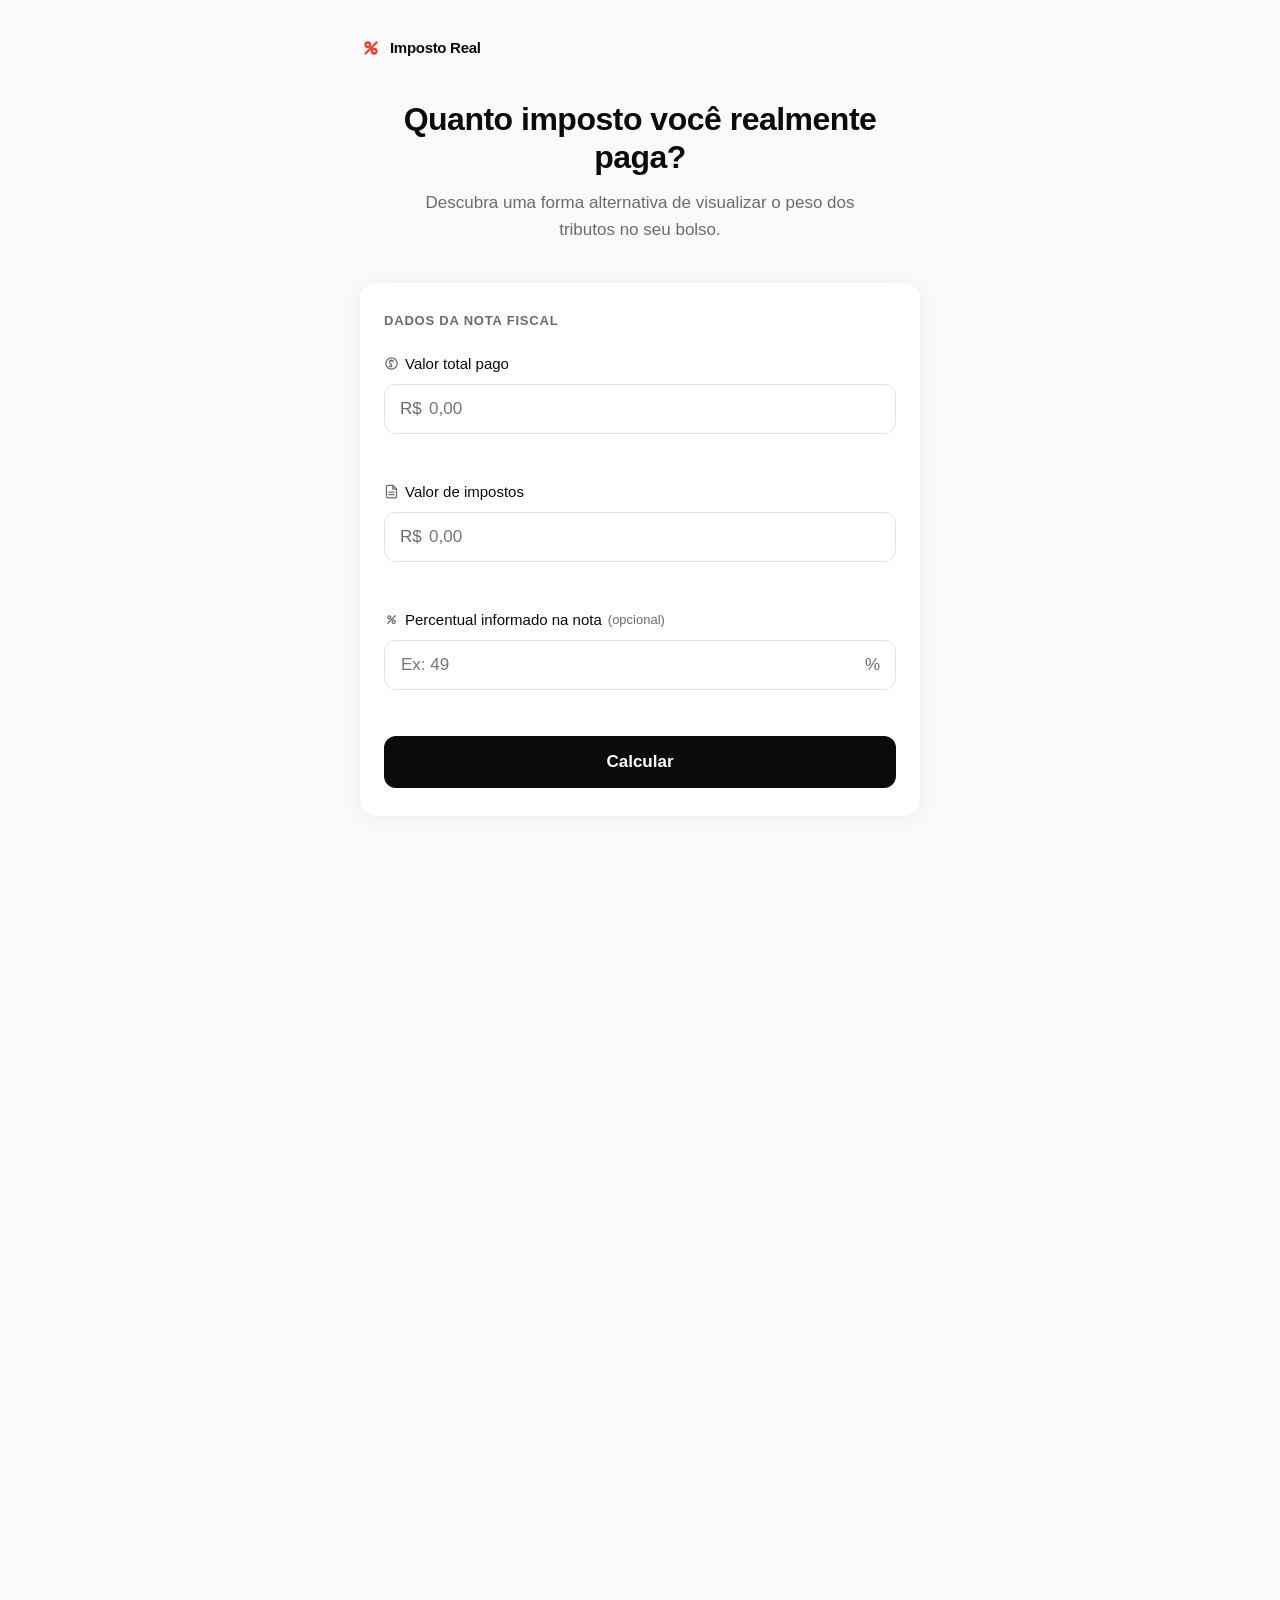
==== commit a29831dc: "remove screenshot" ====
--- a/index.html
+++ b/index.html
@@ -444,19 +444,6 @@
 
     .share-section .card-title {
       text-align: center;
-    }
-
-    /* Canvas preview */
-    .canvas-preview {
-      display: none;
-      margin-top: 16px;
-      text-align: center;
-    }
-
-    .canvas-preview img {
-      max-width: 100%;
-      border-radius: 12px;
-      box-shadow: var(--card-shadow);
     }
 
     /* Footer */
@@ -704,18 +691,6 @@
             <svg width="18" height="18" viewBox="0 0 24 24" fill="none" stroke="currentColor" stroke-width="2" stroke-linecap="round" stroke-linejoin="round"><path d="M10 13a5 5 0 0 0 7.54.54l3-3a5 5 0 0 0-7.07-7.07l-1.72 1.71"/><path d="M14 11a5 5 0 0 0-7.54-.54l-3 3a5 5 0 0 0 7.07 7.07l1.71-1.71"/></svg>
             Copiar link
           </button>
-          <button type="button" class="btn btn-secondary" id="shareImageBtn" aria-label="Gerar e copiar imagem">
-            <svg width="18" height="18" viewBox="0 0 24 24" fill="none" stroke="currentColor" stroke-width="2" stroke-linecap="round" stroke-linejoin="round"><rect x="3" y="3" width="18" height="18" rx="2" ry="2"/><circle cx="8.5" cy="8.5" r="1.5"/><polyline points="21 15 16 10 5 21"/></svg>
-            Gerar imagem
-          </button>
-        </div>
-        <div class="canvas-preview" id="canvasPreview">
-          <img id="previewImg" alt="Imagem de compartilhamento do resultado">
-          <div class="btn-row" style="margin-top:12px">
-            <button type="button" class="btn btn-secondary" id="copyImageBtn">Copiar imagem</button>
-            <button type="button" class="btn btn-secondary" id="downloadImageBtn">Baixar PNG</button>
-          </div>
-        </div>
       </div>
     </div>
 
@@ -726,9 +701,6 @@
 
   <!-- Toast -->
   <div class="toast" id="toast" role="status" aria-live="polite"></div>
-
-  <!-- Off-screen canvas -->
-  <canvas id="shareCanvas" width="1080" height="1080" style="display:none" aria-hidden="true"></canvas>
 
   <script>
     (function () {
@@ -977,203 +949,6 @@
         });
       });
 
-      // ─── Generate image ───
-      function generateImage() {
-        if (!lastResult) return null;
-
-        var canvas = document.getElementById('shareCanvas');
-        var ctx = canvas.getContext('2d');
-        var w = canvas.width;   // 1080
-        var h = canvas.height;  // 1080
-        var isDark = root.getAttribute('data-theme') === 'dark';
-
-        var bg      = isDark ? '#0a0a0a' : '#fafafa';
-        var surface = isDark ? '#111111' : '#ffffff';
-        var text    = isDark ? '#f5f5f5' : '#0b0b0b';
-        var muted   = isDark ? '#a1a1a1' : '#6b6b6b';
-        var accent  = isDark ? '#ff453a' : '#ff3b30';
-        var accentSoft = isDark ? 'rgba(255,69,58,0.18)' : '#ffe5e3';
-        var divider = isDark ? '#1e1e1e' : '#efefef';
-
-        // ── Background
-        ctx.fillStyle = bg;
-        ctx.fillRect(0, 0, w, h);
-
-        // ── Card
-        var pad = 52;
-        roundRect(ctx, pad, pad, w - pad * 2, h - pad * 2, 40);
-        ctx.fillStyle = surface;
-        ctx.fill();
-        if (!isDark) {
-          ctx.save();
-          ctx.shadowColor = 'rgba(0,0,0,0.07)';
-          ctx.shadowBlur = 40;
-          roundRect(ctx, pad, pad, w - pad * 2, h - pad * 2, 40);
-          ctx.fill();
-          ctx.restore();
-        }
-
-        var cx = w / 2;
-        var cTop = pad; // card top y
-
-        // ── Logo mark (% icon)
-        var lx = pad + 56;
-        var ly = cTop + 66;
-        ctx.strokeStyle = accent;
-        ctx.lineWidth = 5;
-        ctx.lineCap = 'round';
-        ctx.beginPath(); ctx.arc(lx, ly, 13, 0, Math.PI * 2); ctx.stroke();
-        ctx.beginPath(); ctx.arc(lx + 42, ly + 38, 13, 0, Math.PI * 2); ctx.stroke();
-        ctx.beginPath(); ctx.moveTo(lx - 12, ly + 50); ctx.lineTo(lx + 54, ly - 12); ctx.stroke();
-
-        // Logo text
-        ctx.fillStyle = text;
-        ctx.font = '700 30px -apple-system, BlinkMacSystemFont, "Segoe UI", Roboto, sans-serif';
-        ctx.textAlign = 'left';
-        ctx.fillText('Imposto Real', lx + 68, ly + 22);
-
-        // ── Divider
-        ctx.strokeStyle = divider;
-        ctx.lineWidth = 1;
-        ctx.beginPath();
-        ctx.moveTo(pad + 48, cTop + 134);
-        ctx.lineTo(w - pad - 48, cTop + 134);
-        ctx.stroke();
-
-        // ── Badge pill
-        var badgeLabel = 'OUTRA PERSPECTIVA';
-        ctx.font = '700 20px -apple-system, BlinkMacSystemFont, "Segoe UI", Roboto, sans-serif';
-        ctx.textAlign = 'center';
-        var bw = ctx.measureText(badgeLabel).width + 44;
-        var bx = cx - bw / 2, by = cTop + 172;
-        roundRect(ctx, bx, by, bw, 36, 18);
-        ctx.fillStyle = accentSoft;
-        ctx.fill();
-        ctx.fillStyle = accent;
-        ctx.fillText(badgeLabel, cx, by + 25);
-
-        // ── Hero number
-        var heroStr = lastResult.realPerc.toFixed(1).replace('.', ',') + '%';
-        ctx.font = '800 148px -apple-system, BlinkMacSystemFont, "Segoe UI", Roboto, sans-serif';
-        var heroW = ctx.measureText(heroStr).width;
-        var heroFontSize = heroW > 780 ? Math.floor(148 * 780 / heroW) : 148;
-        ctx.font = '800 ' + heroFontSize + 'px -apple-system, BlinkMacSystemFont, "Segoe UI", Roboto, sans-serif';
-        ctx.fillStyle = accent;
-        ctx.textAlign = 'center';
-        ctx.fillText(heroStr, cx, cTop + 460);
-
-        // ── Hero label
-        ctx.font = '500 26px -apple-system, BlinkMacSystemFont, "Segoe UI", Roboto, sans-serif';
-        ctx.fillStyle = muted;
-        ctx.fillText('de imposto sobre o valor real do produto', cx, cTop + 508);
-
-        // ── Divider
-        ctx.strokeStyle = divider;
-        ctx.lineWidth = 1;
-        ctx.beginPath();
-        ctx.moveTo(pad + 48, cTop + 556);
-        ctx.lineTo(w - pad - 48, cTop + 556);
-        ctx.stroke();
-
-        // ── Comparison bars
-        var barX = pad + 80;
-        var barW = w - pad * 2 - 160;
-        var barH = 14;
-        var barMax = Math.max(lastResult.realPerc, 100);
-
-        // Row 1: Nota fiscal
-        var r1y = cTop + 608;
-        ctx.font = '500 23px -apple-system, BlinkMacSystemFont, "Segoe UI", Roboto, sans-serif';
-        ctx.fillStyle = muted;
-        ctx.textAlign = 'left';
-        ctx.fillText('% informado na nota fiscal', barX, r1y);
-        ctx.font = '700 30px -apple-system, BlinkMacSystemFont, "Segoe UI", Roboto, sans-serif';
-        ctx.fillStyle = text;
-        ctx.textAlign = 'right';
-        ctx.fillText(lastResult.notePerc.toFixed(1).replace('.', ',') + '%', barX + barW, r1y);
-        roundRect(ctx, barX, r1y + 14, barW, barH, 7); ctx.fillStyle = divider; ctx.fill();
-        roundRect(ctx, barX, r1y + 14, barW * Math.min(lastResult.notePerc / barMax, 1), barH, 7);
-        ctx.fillStyle = muted; ctx.fill();
-
-        // Row 2: Real %
-        var r2y = cTop + 716;
-        ctx.font = '500 23px -apple-system, BlinkMacSystemFont, "Segoe UI", Roboto, sans-serif';
-        ctx.fillStyle = muted;
-        ctx.textAlign = 'left';
-        ctx.fillText('Imposto sobre o valor real do produto', barX, r2y);
-        ctx.font = '700 30px -apple-system, BlinkMacSystemFont, "Segoe UI", Roboto, sans-serif';
-        ctx.fillStyle = accent;
-        ctx.textAlign = 'right';
-        ctx.fillText(lastResult.realPerc.toFixed(1).replace('.', ',') + '%', barX + barW, r2y);
-        roundRect(ctx, barX, r2y + 14, barW, barH, 7); ctx.fillStyle = divider; ctx.fill();
-        roundRect(ctx, barX, r2y + 14, barW * Math.min(lastResult.realPerc / barMax, 1), barH, 7);
-        ctx.fillStyle = accent; ctx.fill();
-
-        // ── Footer
-        ctx.font = '400 22px -apple-system, BlinkMacSystemFont, "Segoe UI", Roboto, sans-serif';
-        ctx.fillStyle = muted;
-        ctx.textAlign = 'center';
-        var footerUrl = window.location.hostname ? window.location.hostname : 'impostoreal';
-        ctx.fillText(footerUrl, cx, h - pad - 36);
-
-        return canvas;
-      }
-
-      function roundRect(ctx, x, y, w, h, r) {
-        ctx.beginPath();
-        ctx.moveTo(x + r, y);
-        ctx.lineTo(x + w - r, y);
-        ctx.quadraticCurveTo(x + w, y, x + w, y + r);
-        ctx.lineTo(x + w, y + h - r);
-        ctx.quadraticCurveTo(x + w, y + h, x + w - r, y + h);
-        ctx.lineTo(x + r, y + h);
-        ctx.quadraticCurveTo(x, y + h, x, y + h - r);
-        ctx.lineTo(x, y + r);
-        ctx.quadraticCurveTo(x, y, x + r, y);
-        ctx.closePath();
-      }
-
-      // ─── Share image button ───
-      var canvasPreview = document.getElementById('canvasPreview');
-      var previewImg = document.getElementById('previewImg');
-
-      document.getElementById('shareImageBtn').addEventListener('click', function () {
-        var canvas = generateImage();
-        if (!canvas) return;
-        var dataURL = canvas.toDataURL('image/png');
-        previewImg.src = dataURL;
-        canvasPreview.style.display = 'block';
-        showToast('Imagem gerada!');
-      });
-
-      // ─── Copy image ───
-      document.getElementById('copyImageBtn').addEventListener('click', function () {
-        var canvas = document.getElementById('shareCanvas');
-        canvas.toBlob(function (blob) {
-          if (!blob) { showToast('Erro ao gerar imagem.'); return; }
-          try {
-            var item = new ClipboardItem({ 'image/png': blob });
-            navigator.clipboard.write([item]).then(function () {
-              showToast('Imagem copiada!');
-            }).catch(function () {
-              showToast('Não foi possível copiar. Use o botão Baixar.');
-            });
-          } catch (e) {
-            showToast('Seu navegador não suporta copiar imagens. Use o botão Baixar.');
-          }
-        }, 'image/png');
-      });
-
-      // ─── Download image ───
-      document.getElementById('downloadImageBtn').addEventListener('click', function () {
-        var canvas = document.getElementById('shareCanvas');
-        var link = document.createElement('a');
-        link.download = 'imposto-real.png';
-        link.href = canvas.toDataURL('image/png');
-        link.click();
-        showToast('Imagem baixada!');
-      });
-
     })();
   </script>
 </body>
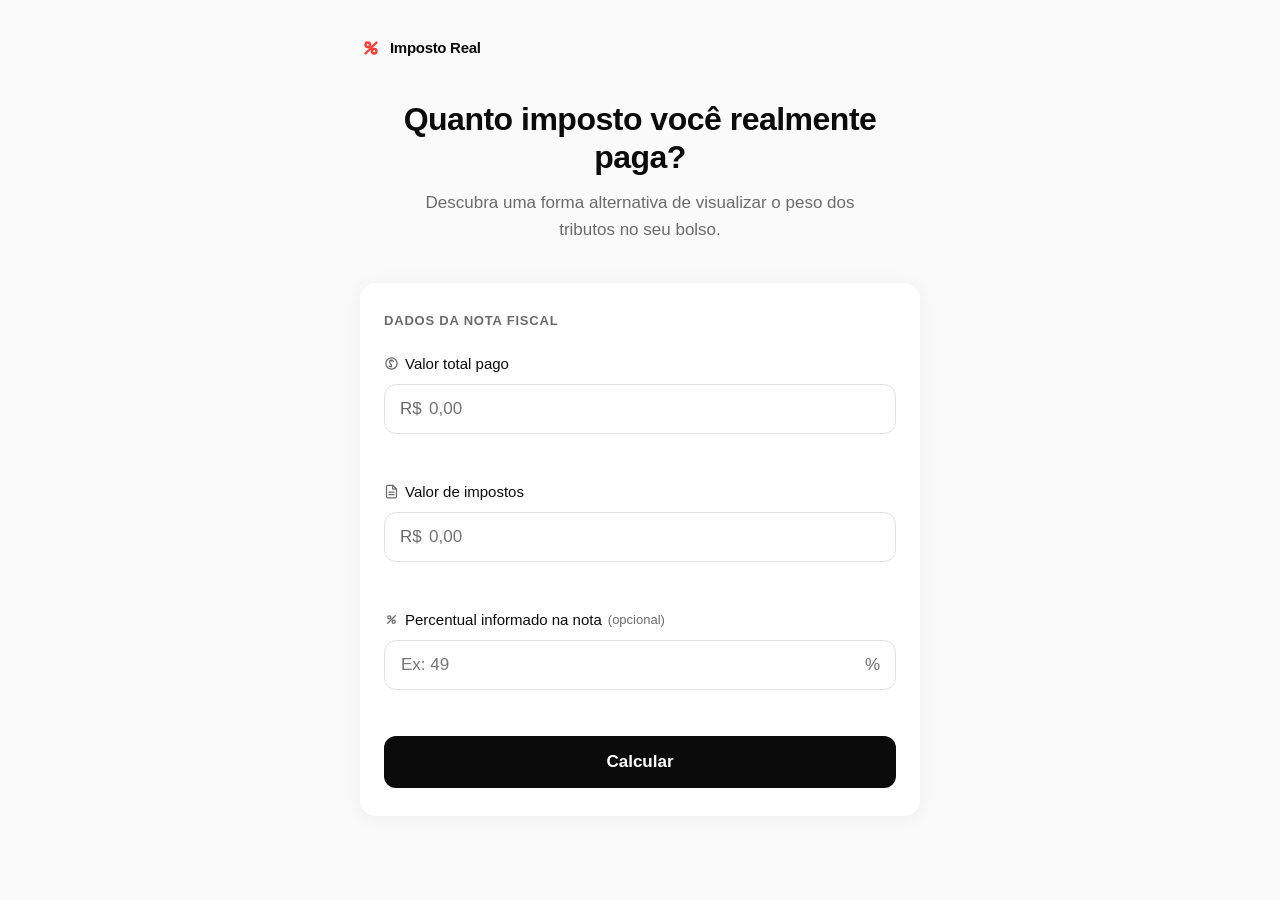
==== commit 71acf471: "fix: remove blank space when form is not filled" ====
--- a/index.html
+++ b/index.html
@@ -285,6 +285,7 @@
 
     /* Results */
     .results {
+      display: none;
       opacity: 0;
       transform: translateY(12px);
       transition: opacity 0.5s ease, transform 0.5s ease;
@@ -854,6 +855,8 @@
         };
 
         // Show results
+        resultsEl.style.display = 'block';
+        resultsEl.offsetHeight; // force reflow so CSS transition fires
         resultsEl.classList.add('visible');
 
         // Animate numbers
